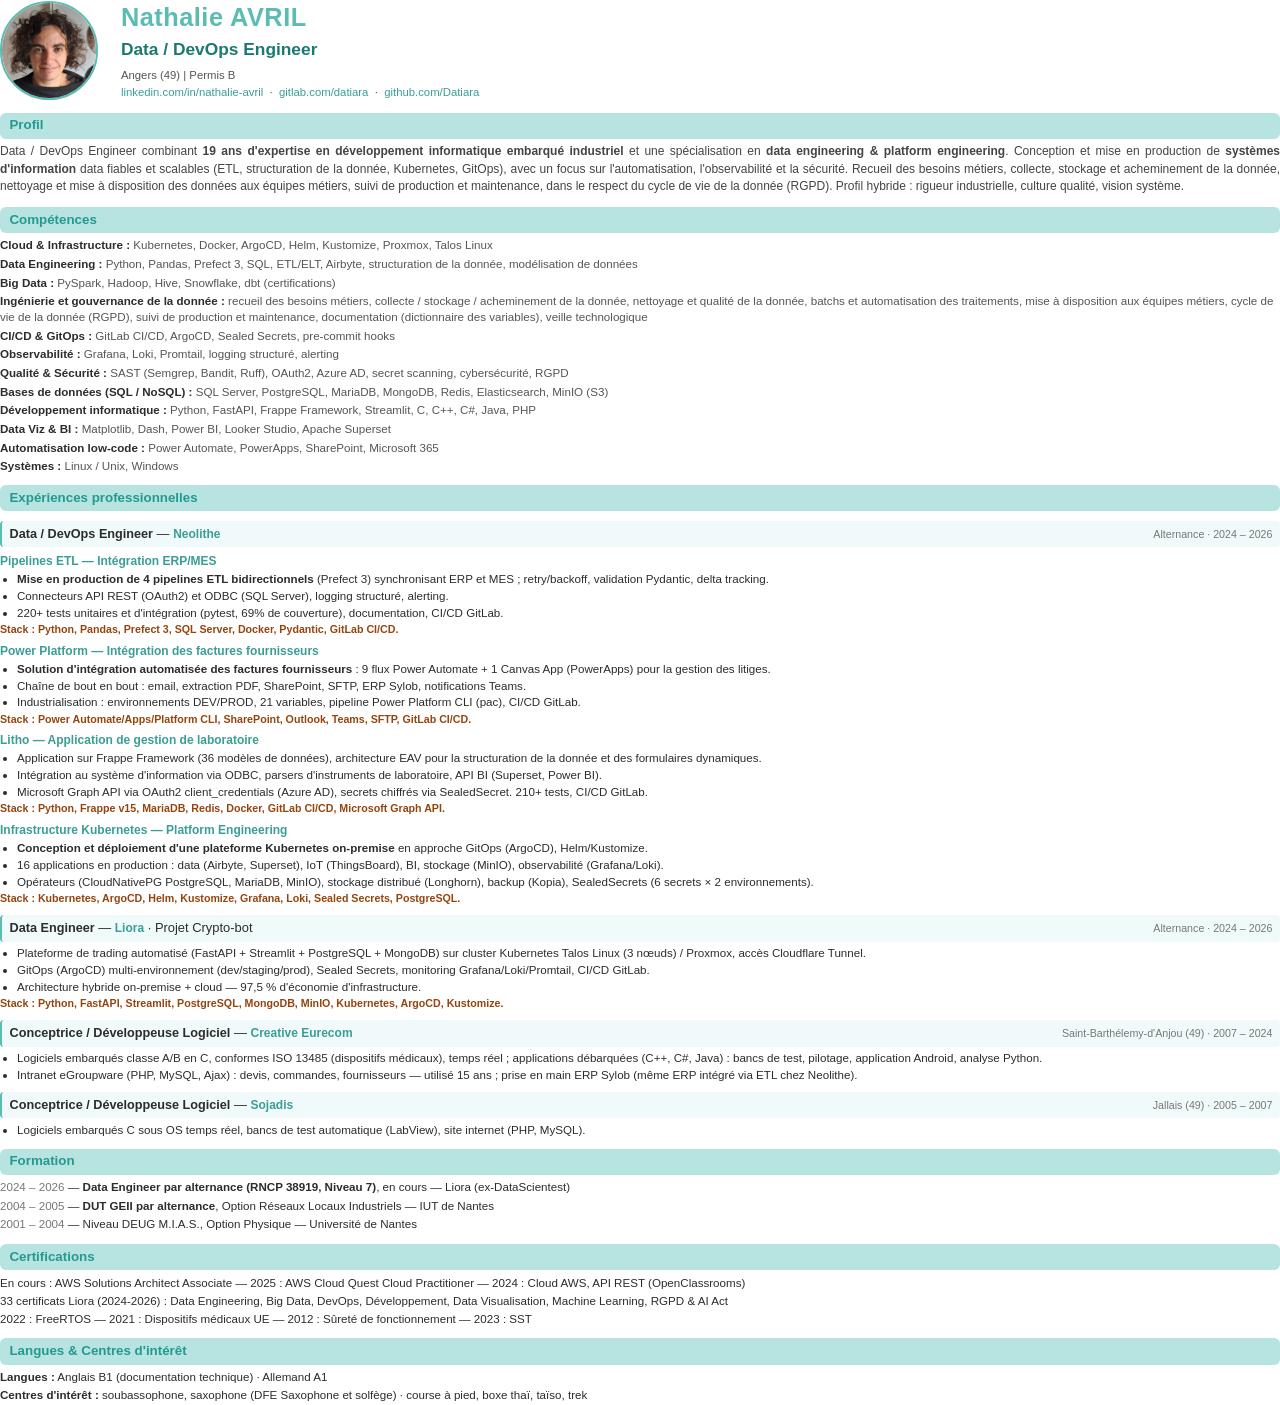
==== CV_ats.html @ 0b6e98a8 "Refonte CV : source HTML unique, mots-clés APEC, CV ATS 1 colonne Simplification du repo : - Suppres" ====
<!DOCTYPE html>
<html lang="fr">
<head>
<meta charset="UTF-8">
<title>CV Nathalie AVRIL — Data / DevOps Engineer (version ATS)</title>
<style>
  /* Version ATS : single-column, identite visuelle conservee (teal, photo,
     tags, bandeaux), flux de lecture lineaire = parsing ATS fiable.
     Pas d'emoji ni de tableau. */
  @page { size: A4; margin: 11mm 13mm; }
  * { margin: 0; padding: 0; box-sizing: border-box; }
  body {
    font-family: 'Segoe UI', 'Helvetica Neue', Arial, sans-serif;
    font-size: 9.7pt; line-height: 1.4; color: #2c2c2c;
  }
  /* En-tete */
  .header { display: flex; align-items: center; gap: 6mm; margin-bottom: 3mm; }
  .photo {
    width: 26mm; height: 26mm; border-radius: 50%; object-fit: cover;
    border: 2.5px solid #5bbcb4; flex-shrink: 0;
  }
  .header h1 { font-size: 19pt; color: #5bbcb4; letter-spacing: 0.5px; }
  .header .tagline { font-size: 13pt; color: #1a7a72; font-weight: 700; margin: 0.5mm 0 1.5mm 0; }
  .header .contact { font-size: 8.5pt; color: #555; line-height: 1.5; }
  .header .contact a { color: #3a9e96; text-decoration: none; }
  /* Sections */
  h2 {
    color: #24998f; font-size: 10pt; margin: 3mm 0 1.2mm 0;
    padding: 1mm 2.5mm; background: #b7e4e1; border-radius: 1.5mm;
  }
  .profile-text { font-size: 9pt; line-height: 1.45; color: #444; text-align: justify; }
  /* Competences : une ligne par categorie */
  .skill-line { font-size: 8.7pt; margin-bottom: 0.8mm; line-height: 1.35; }
  .skill-line strong { color: #2c2c2c; }
  .skill-line .tags { color: #555; }
  /* Experiences */
  .exp-header {
    display: flex; justify-content: space-between; align-items: baseline;
    background: #f0fafa; padding: 1mm 2mm; border-radius: 1mm;
    margin: 2.5mm 0 1mm 0; border-left: 2.5px solid #5bbcb4;
  }
  .exp-header .poste { font-weight: 700; font-size: 9.5pt; color: #2c2c2c; }
  .exp-header .entreprise { font-weight: 600; font-size: 9pt; color: #3a9e96; }
  .exp-header .periode { font-size: 8pt; color: #777; white-space: nowrap; }
  h4 { font-size: 9pt; color: #3a9e96; margin: 1.5mm 0 0.4mm 0; }
  ul { padding-left: 4.5mm; margin-bottom: 0.5mm; }
  li { font-size: 8.7pt; line-height: 1.32; margin-bottom: 0.4mm; }
  .stack { font-size: 8pt; color: #96440e; font-weight: 700; margin: 0.3mm 0 0.5mm 0; }
  /* Formation / certifs : lignes simples, pas de tableau */
  .row { font-size: 8.7pt; margin-bottom: 0.6mm; }
  .row .periode { color: #777; }
  .row strong { color: #2c2c2c; }
  .inline-sec { font-size: 8.7pt; margin-bottom: 0.5mm; }
</style>
</head>
<body>

  <div class="header">
    <img src="images/Nathalie_Avril_4.jpg" alt="Nathalie Avril" class="photo">
    <div>
      <h1>Nathalie AVRIL</h1>
      <div class="tagline">Data / DevOps Engineer</div>
      <div class="contact">
        Angers (49) | Permis B<br>
        <a href="https://www.linkedin.com/in/nathalie-avril">linkedin.com/in/nathalie-avril</a>
        &nbsp;·&nbsp; <a href="https://gitlab.com/datiara/public">gitlab.com/datiara</a>
        &nbsp;·&nbsp; <a href="https://github.com/Datiara">github.com/Datiara</a>
      </div>
    </div>
  </div>

  <h2>Profil</h2>
  <p class="profile-text">
    Data / DevOps Engineer combinant <strong>19 ans d'expertise en développement informatique embarqué industriel</strong>
    et une spécialisation en <strong>data engineering &amp; platform engineering</strong>. Conception et mise en production de
    <strong>systèmes d'information</strong> data fiables et scalables (ETL, structuration de la donnée, Kubernetes, GitOps),
    avec un focus sur l'automatisation, l'observabilité et la sécurité.
    Recueil des besoins métiers, collecte, stockage et acheminement de la donnée, nettoyage et mise à disposition
    des données aux équipes métiers, suivi de production et maintenance, dans le respect du cycle de vie de la donnée (RGPD).
    Profil hybride : rigueur industrielle, culture qualité, vision système.
  </p>

  <h2>Compétences</h2>
  <div class="skill-line"><strong>Cloud &amp; Infrastructure :</strong> <span class="tags">Kubernetes, Docker, ArgoCD, Helm, Kustomize, Proxmox, Talos Linux</span></div>
  <div class="skill-line"><strong>Data Engineering :</strong> <span class="tags">Python, Pandas, Prefect 3, SQL, ETL/ELT, Airbyte, structuration de la donnée, modélisation de données</span></div>
  <div class="skill-line"><strong>Big Data :</strong> <span class="tags">PySpark, Hadoop, Hive, Snowflake, dbt (certifications)</span></div>
  <div class="skill-line"><strong>Ingénierie et gouvernance de la donnée :</strong> <span class="tags">recueil des besoins métiers, collecte / stockage / acheminement de la donnée, nettoyage et qualité de la donnée, batchs et automatisation des traitements, mise à disposition aux équipes métiers, cycle de vie de la donnée (RGPD), suivi de production et maintenance, documentation (dictionnaire des variables), veille technologique</span></div>
  <div class="skill-line"><strong>CI/CD &amp; GitOps :</strong> <span class="tags">GitLab CI/CD, ArgoCD, Sealed Secrets, pre-commit hooks</span></div>
  <div class="skill-line"><strong>Observabilité :</strong> <span class="tags">Grafana, Loki, Promtail, logging structuré, alerting</span></div>
  <div class="skill-line"><strong>Qualité &amp; Sécurité :</strong> <span class="tags">SAST (Semgrep, Bandit, Ruff), OAuth2, Azure AD, secret scanning, cybersécurité, RGPD</span></div>
  <div class="skill-line"><strong>Bases de données (SQL / NoSQL) :</strong> <span class="tags">SQL Server, PostgreSQL, MariaDB, MongoDB, Redis, Elasticsearch, MinIO (S3)</span></div>
  <div class="skill-line"><strong>Développement informatique :</strong> <span class="tags">Python, FastAPI, Frappe Framework, Streamlit, C, C++, C#, Java, PHP</span></div>
  <div class="skill-line"><strong>Data Viz &amp; BI :</strong> <span class="tags">Matplotlib, Dash, Power BI, Looker Studio, Apache Superset</span></div>
  <div class="skill-line"><strong>Automatisation low-code :</strong> <span class="tags">Power Automate, PowerApps, SharePoint, Microsoft 365</span></div>
  <div class="skill-line"><strong>Systèmes :</strong> <span class="tags">Linux / Unix, Windows</span></div>

  <h2>Expériences professionnelles</h2>

  <div class="exp-header">
    <span><span class="poste">Data / DevOps Engineer</span> — <span class="entreprise">Neolithe</span></span>
    <span class="periode">Alternance · 2024 – 2026</span>
  </div>

  <h4>Pipelines ETL — Intégration ERP/MES</h4>
  <ul>
    <li><strong>Mise en production de 4 pipelines ETL bidirectionnels</strong> (Prefect 3) synchronisant ERP et MES ; retry/backoff, validation Pydantic, delta tracking.</li>
    <li>Connecteurs API REST (OAuth2) et ODBC (SQL Server), logging structuré, alerting.</li>
    <li>220+ tests unitaires et d'intégration (pytest, 69% de couverture), documentation, CI/CD GitLab.</li>
  </ul>
  <div class="stack">Stack : Python, Pandas, Prefect 3, SQL Server, Docker, Pydantic, GitLab CI/CD.</div>

  <h4>Power Platform — Intégration des factures fournisseurs</h4>
  <ul>
    <li><strong>Solution d'intégration automatisée des factures fournisseurs</strong> : 9 flux Power Automate + 1 Canvas App (PowerApps) pour la gestion des litiges.</li>
    <li>Chaîne de bout en bout : email, extraction PDF, SharePoint, SFTP, ERP Sylob, notifications Teams.</li>
    <li>Industrialisation : environnements DEV/PROD, 21 variables, pipeline Power Platform CLI (pac), CI/CD GitLab.</li>
  </ul>
  <div class="stack">Stack : Power Automate/Apps/Platform CLI, SharePoint, Outlook, Teams, SFTP, GitLab CI/CD.</div>

  <h4>Litho — Application de gestion de laboratoire</h4>
  <ul>
    <li>Application sur Frappe Framework (36 modèles de données), architecture EAV pour la structuration de la donnée et des formulaires dynamiques.</li>
    <li>Intégration au système d'information via ODBC, parsers d'instruments de laboratoire, API BI (Superset, Power BI).</li>
    <li>Microsoft Graph API via OAuth2 client_credentials (Azure AD), secrets chiffrés via SealedSecret. 210+ tests, CI/CD GitLab.</li>
  </ul>
  <div class="stack">Stack : Python, Frappe v15, MariaDB, Redis, Docker, GitLab CI/CD, Microsoft Graph API.</div>

  <h4>Infrastructure Kubernetes — Platform Engineering</h4>
  <ul>
    <li><strong>Conception et déploiement d'une plateforme Kubernetes on-premise</strong> en approche GitOps (ArgoCD), Helm/Kustomize.</li>
    <li>16 applications en production : data (Airbyte, Superset), IoT (ThingsBoard), BI, stockage (MinIO), observabilité (Grafana/Loki).</li>
    <li>Opérateurs (CloudNativePG PostgreSQL, MariaDB, MinIO), stockage distribué (Longhorn), backup (Kopia), SealedSecrets (6 secrets × 2 environnements).</li>
  </ul>
  <div class="stack">Stack : Kubernetes, ArgoCD, Helm, Kustomize, Grafana, Loki, Sealed Secrets, PostgreSQL.</div>

  <div class="exp-header">
    <span><span class="poste">Data Engineer</span> — <span class="entreprise">Liora</span> · Projet Crypto-bot</span>
    <span class="periode">Alternance · 2024 – 2026</span>
  </div>
  <ul>
    <li>Plateforme de trading automatisé (FastAPI + Streamlit + PostgreSQL + MongoDB) sur cluster Kubernetes Talos Linux (3 nœuds) / Proxmox, accès Cloudflare Tunnel.</li>
    <li>GitOps (ArgoCD) multi-environnement (dev/staging/prod), Sealed Secrets, monitoring Grafana/Loki/Promtail, CI/CD GitLab.</li>
    <li>Architecture hybride on-premise + cloud — 97,5 % d'économie d'infrastructure.</li>
  </ul>
  <div class="stack">Stack : Python, FastAPI, Streamlit, PostgreSQL, MongoDB, MinIO, Kubernetes, ArgoCD, Kustomize.</div>

  <div class="exp-header">
    <span><span class="poste">Conceptrice / Développeuse Logiciel</span> — <span class="entreprise">Creative Eurecom</span></span>
    <span class="periode">Saint-Barthélemy-d'Anjou (49) · 2007 – 2024</span>
  </div>
  <ul>
    <li>Logiciels embarqués classe A/B en C, conformes ISO 13485 (dispositifs médicaux), temps réel ; applications débarquées (C++, C#, Java) : bancs de test, pilotage, application Android, analyse Python.</li>
    <li>Intranet eGroupware (PHP, MySQL, Ajax) : devis, commandes, fournisseurs — utilisé 15 ans ; prise en main ERP Sylob (même ERP intégré via ETL chez Neolithe).</li>
  </ul>

  <div class="exp-header">
    <span><span class="poste">Conceptrice / Développeuse Logiciel</span> — <span class="entreprise">Sojadis</span></span>
    <span class="periode">Jallais (49) · 2005 – 2007</span>
  </div>
  <ul>
    <li>Logiciels embarqués C sous OS temps réel, bancs de test automatique (LabView), site internet (PHP, MySQL).</li>
  </ul>

  <h2>Formation</h2>
  <div class="row"><span class="periode">2024 – 2026</span> — <strong>Data Engineer par alternance (RNCP 38919, Niveau 7)</strong>, en cours — Liora (ex-DataScientest)</div>
  <div class="row"><span class="periode">2004 – 2005</span> — <strong>DUT GEII par alternance</strong>, Option Réseaux Locaux Industriels — IUT de Nantes</div>
  <div class="row"><span class="periode">2001 – 2004</span> — Niveau DEUG M.I.A.S., Option Physique — Université de Nantes</div>

  <h2>Certifications</h2>
  <div class="inline-sec">En cours : AWS Solutions Architect Associate — 2025 : AWS Cloud Quest Cloud Practitioner — 2024 : Cloud AWS, API REST (OpenClassrooms)</div>
  <div class="inline-sec">33 certificats Liora (2024-2026) : Data Engineering, Big Data, DevOps, Développement, Data Visualisation, Machine Learning, RGPD &amp; AI Act</div>
  <div class="inline-sec">2022 : FreeRTOS — 2021 : Dispositifs médicaux UE — 2012 : Sûreté de fonctionnement — 2023 : SST</div>

  <h2>Langues &amp; Centres d'intérêt</h2>
  <div class="inline-sec"><strong>Langues :</strong> Anglais B1 (documentation technique) · Allemand A1</div>
  <div class="inline-sec"><strong>Centres d'intérêt :</strong> soubassophone, saxophone (DFE Saxophone et solfège) · course à pied, boxe thaï, taïso, trek</div>

</body>
</html>
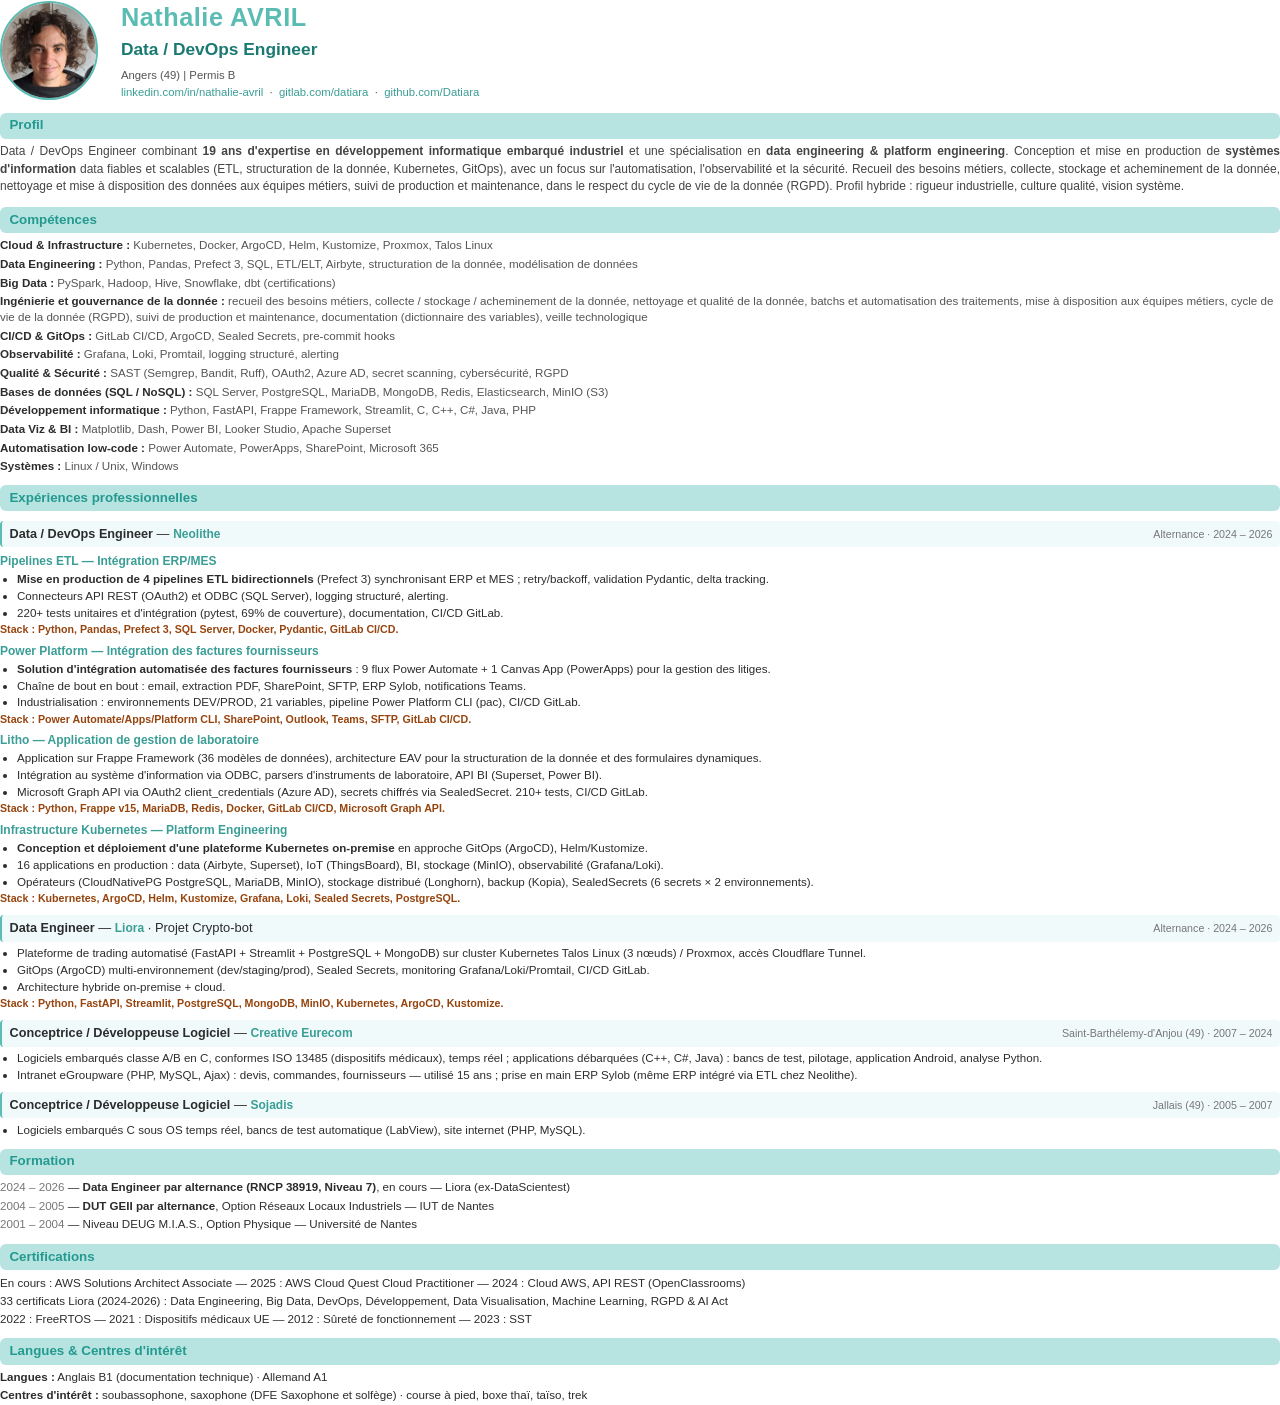
==== commit bd30d4db: "Retire l'indicateur "97,5 % d'économie" des CV et du site Mention retirée de CV_public, index, en et" ====
--- a/CV_ats.html
+++ b/CV_ats.html
@@ -140,7 +140,7 @@
   <ul>
     <li>Plateforme de trading automatisé (FastAPI + Streamlit + PostgreSQL + MongoDB) sur cluster Kubernetes Talos Linux (3 nœuds) / Proxmox, accès Cloudflare Tunnel.</li>
     <li>GitOps (ArgoCD) multi-environnement (dev/staging/prod), Sealed Secrets, monitoring Grafana/Loki/Promtail, CI/CD GitLab.</li>
-    <li>Architecture hybride on-premise + cloud — 97,5 % d'économie d'infrastructure.</li>
+    <li>Architecture hybride on-premise + cloud.</li>
   </ul>
   <div class="stack">Stack : Python, FastAPI, Streamlit, PostgreSQL, MongoDB, MinIO, Kubernetes, ArgoCD, Kustomize.</div>
 
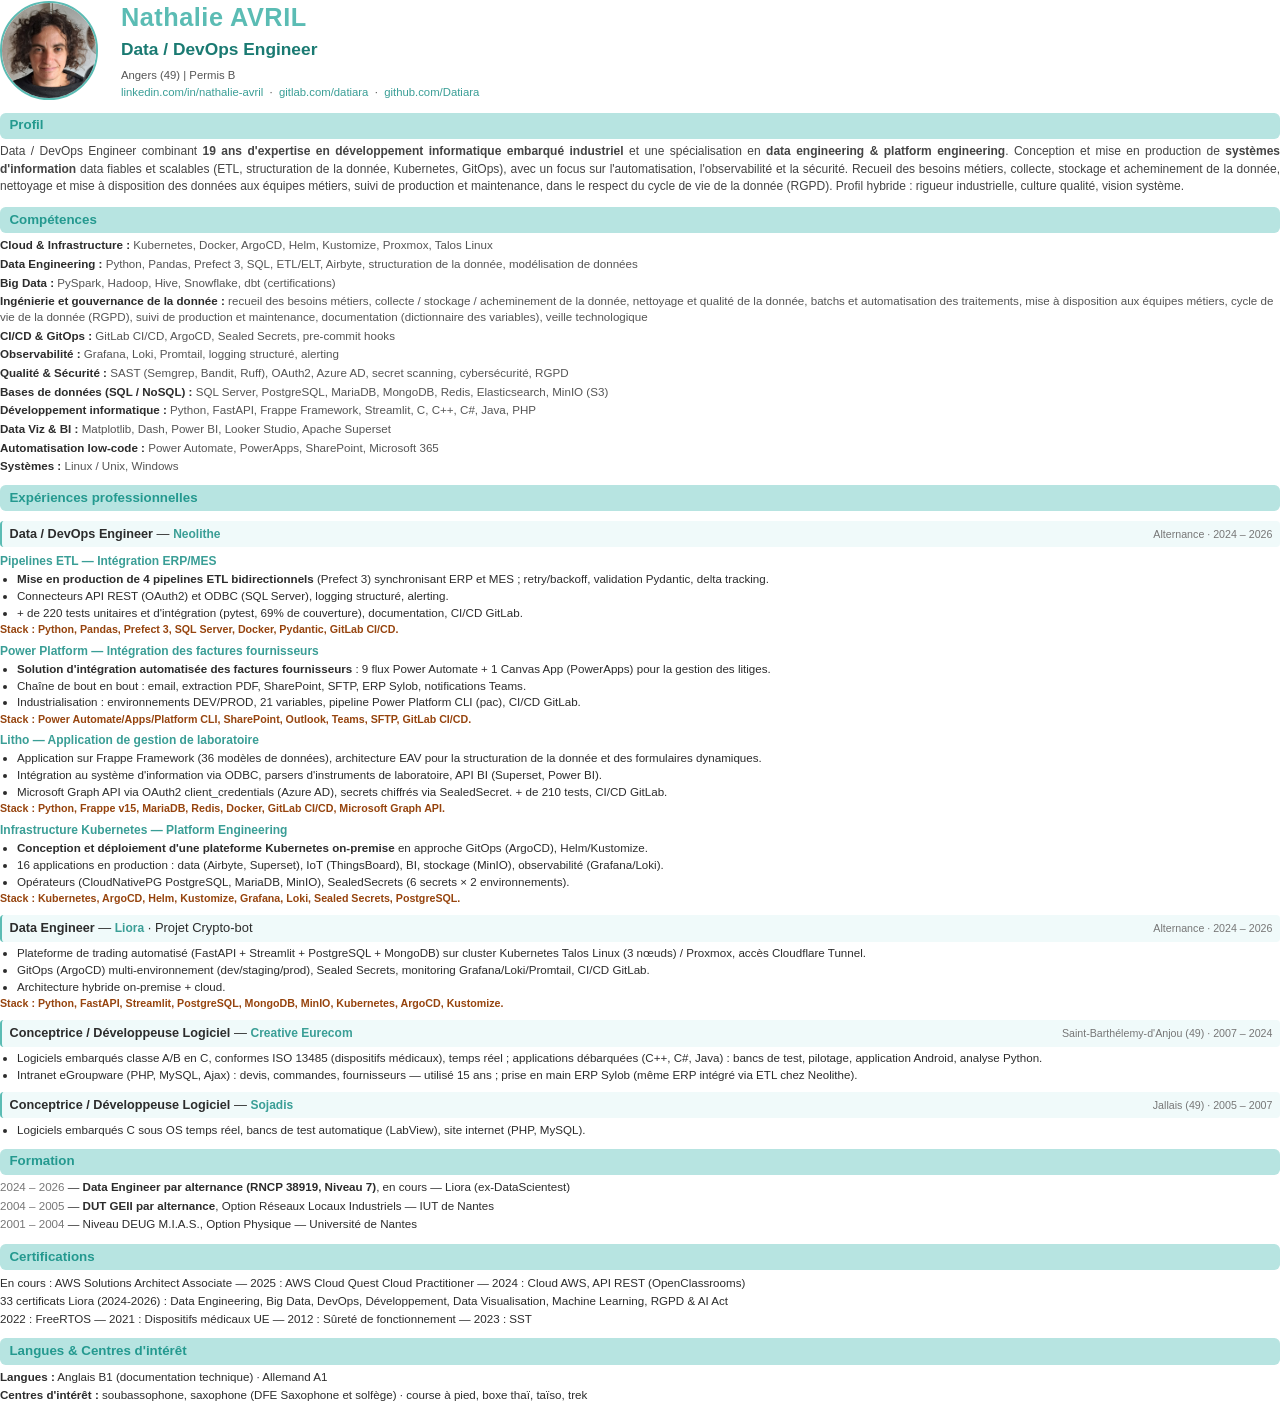
==== commit 9fbf8095: "Nettoyage CV/site : retrait Kopia, Longhorn, "rotation de nonce" ; notation des tests - Retire les m" ====
--- a/CV_ats.html
+++ b/CV_ats.html
@@ -105,7 +105,7 @@
   <ul>
     <li><strong>Mise en production de 4 pipelines ETL bidirectionnels</strong> (Prefect 3) synchronisant ERP et MES ; retry/backoff, validation Pydantic, delta tracking.</li>
     <li>Connecteurs API REST (OAuth2) et ODBC (SQL Server), logging structuré, alerting.</li>
-    <li>220+ tests unitaires et d'intégration (pytest, 69% de couverture), documentation, CI/CD GitLab.</li>
+    <li>+ de 220 tests unitaires et d'intégration (pytest, 69% de couverture), documentation, CI/CD GitLab.</li>
   </ul>
   <div class="stack">Stack : Python, Pandas, Prefect 3, SQL Server, Docker, Pydantic, GitLab CI/CD.</div>
 
@@ -121,7 +121,7 @@
   <ul>
     <li>Application sur Frappe Framework (36 modèles de données), architecture EAV pour la structuration de la donnée et des formulaires dynamiques.</li>
     <li>Intégration au système d'information via ODBC, parsers d'instruments de laboratoire, API BI (Superset, Power BI).</li>
-    <li>Microsoft Graph API via OAuth2 client_credentials (Azure AD), secrets chiffrés via SealedSecret. 210+ tests, CI/CD GitLab.</li>
+    <li>Microsoft Graph API via OAuth2 client_credentials (Azure AD), secrets chiffrés via SealedSecret. + de 210 tests, CI/CD GitLab.</li>
   </ul>
   <div class="stack">Stack : Python, Frappe v15, MariaDB, Redis, Docker, GitLab CI/CD, Microsoft Graph API.</div>
 
@@ -129,7 +129,7 @@
   <ul>
     <li><strong>Conception et déploiement d'une plateforme Kubernetes on-premise</strong> en approche GitOps (ArgoCD), Helm/Kustomize.</li>
     <li>16 applications en production : data (Airbyte, Superset), IoT (ThingsBoard), BI, stockage (MinIO), observabilité (Grafana/Loki).</li>
-    <li>Opérateurs (CloudNativePG PostgreSQL, MariaDB, MinIO), stockage distribué (Longhorn), backup (Kopia), SealedSecrets (6 secrets × 2 environnements).</li>
+    <li>Opérateurs (CloudNativePG PostgreSQL, MariaDB, MinIO), SealedSecrets (6 secrets × 2 environnements).</li>
   </ul>
   <div class="stack">Stack : Kubernetes, ArgoCD, Helm, Kustomize, Grafana, Loki, Sealed Secrets, PostgreSQL.</div>
 
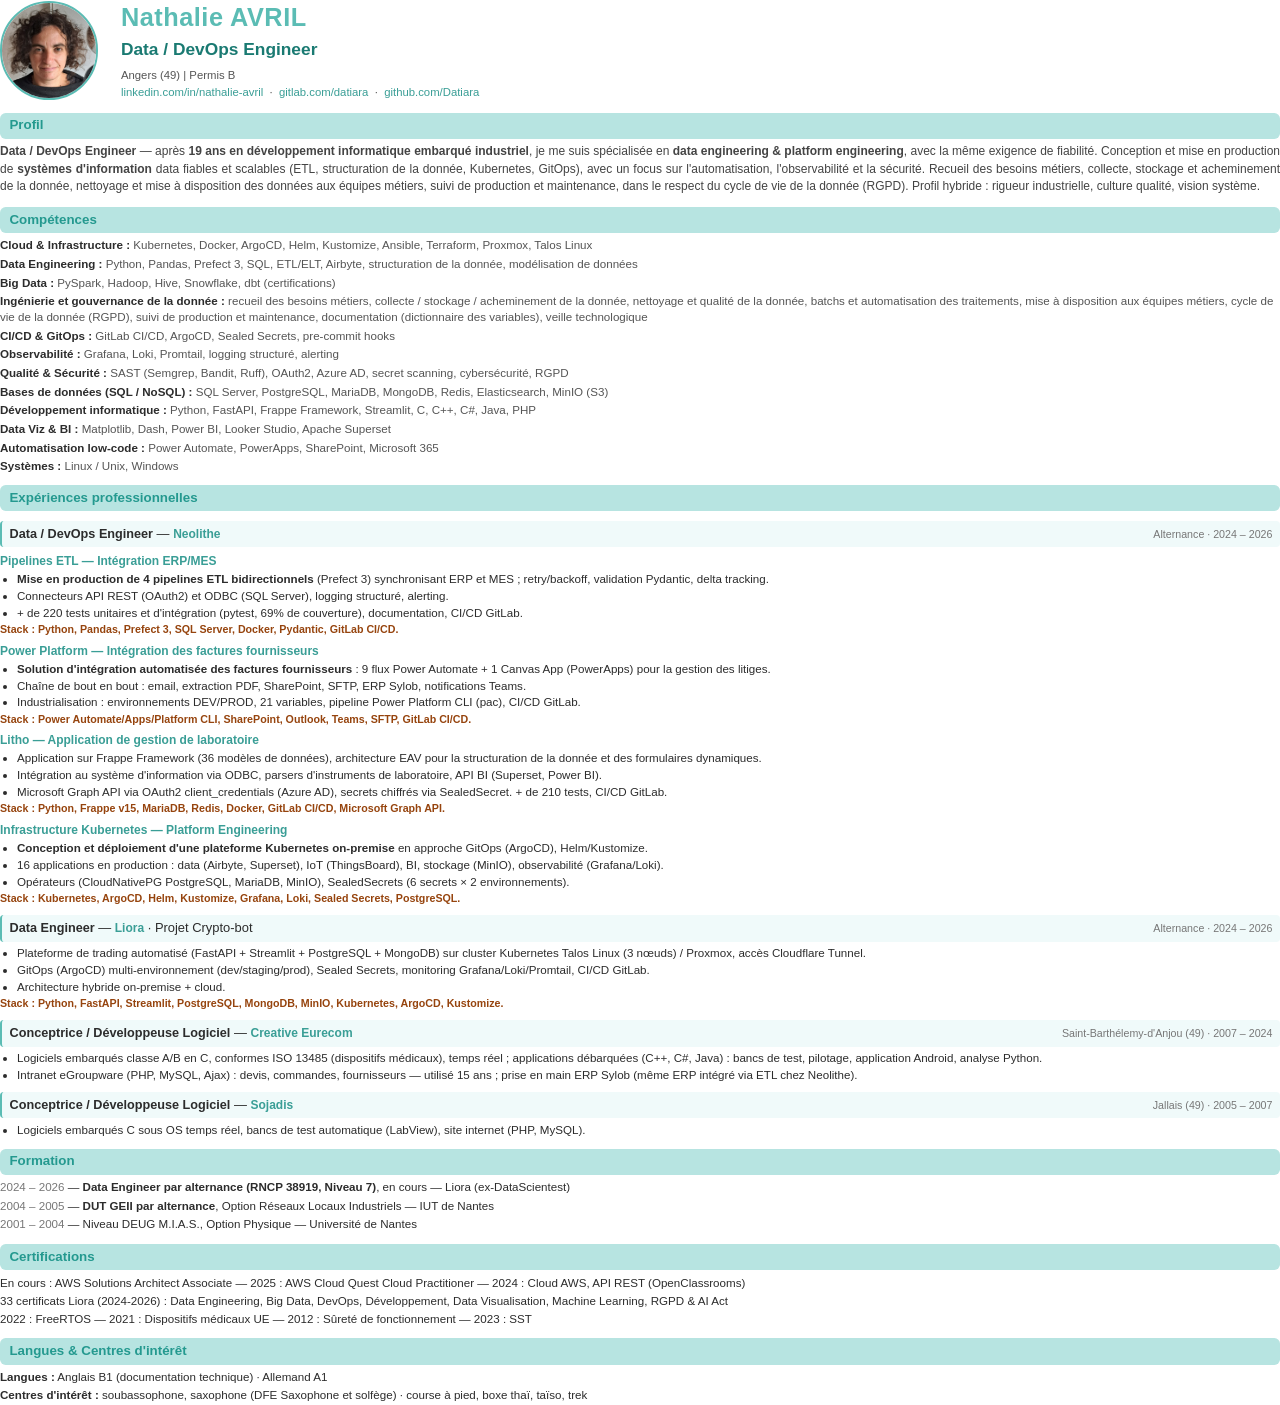
==== commit ca908f43: "CV : accroche reformulée (voix perso) + Ansible/Terraform - Réécriture de la 1re phrase de profil su" ====
--- a/CV_ats.html
+++ b/CV_ats.html
@@ -71,8 +71,8 @@
 
   <h2>Profil</h2>
   <p class="profile-text">
-    Data / DevOps Engineer combinant <strong>19 ans d'expertise en développement informatique embarqué industriel</strong>
-    et une spécialisation en <strong>data engineering &amp; platform engineering</strong>. Conception et mise en production de
+    <strong>Data / DevOps Engineer</strong> — après <strong>19 ans en développement informatique embarqué industriel</strong>,
+    je me suis spécialisée en <strong>data engineering &amp; platform engineering</strong>, avec la même exigence de fiabilité. Conception et mise en production de
     <strong>systèmes d'information</strong> data fiables et scalables (ETL, structuration de la donnée, Kubernetes, GitOps),
     avec un focus sur l'automatisation, l'observabilité et la sécurité.
     Recueil des besoins métiers, collecte, stockage et acheminement de la donnée, nettoyage et mise à disposition
@@ -81,7 +81,7 @@
   </p>
 
   <h2>Compétences</h2>
-  <div class="skill-line"><strong>Cloud &amp; Infrastructure :</strong> <span class="tags">Kubernetes, Docker, ArgoCD, Helm, Kustomize, Proxmox, Talos Linux</span></div>
+  <div class="skill-line"><strong>Cloud &amp; Infrastructure :</strong> <span class="tags">Kubernetes, Docker, ArgoCD, Helm, Kustomize, Ansible, Terraform, Proxmox, Talos Linux</span></div>
   <div class="skill-line"><strong>Data Engineering :</strong> <span class="tags">Python, Pandas, Prefect 3, SQL, ETL/ELT, Airbyte, structuration de la donnée, modélisation de données</span></div>
   <div class="skill-line"><strong>Big Data :</strong> <span class="tags">PySpark, Hadoop, Hive, Snowflake, dbt (certifications)</span></div>
   <div class="skill-line"><strong>Ingénierie et gouvernance de la donnée :</strong> <span class="tags">recueil des besoins métiers, collecte / stockage / acheminement de la donnée, nettoyage et qualité de la donnée, batchs et automatisation des traitements, mise à disposition aux équipes métiers, cycle de vie de la donnée (RGPD), suivi de production et maintenance, documentation (dictionnaire des variables), veille technologique</span></div>
